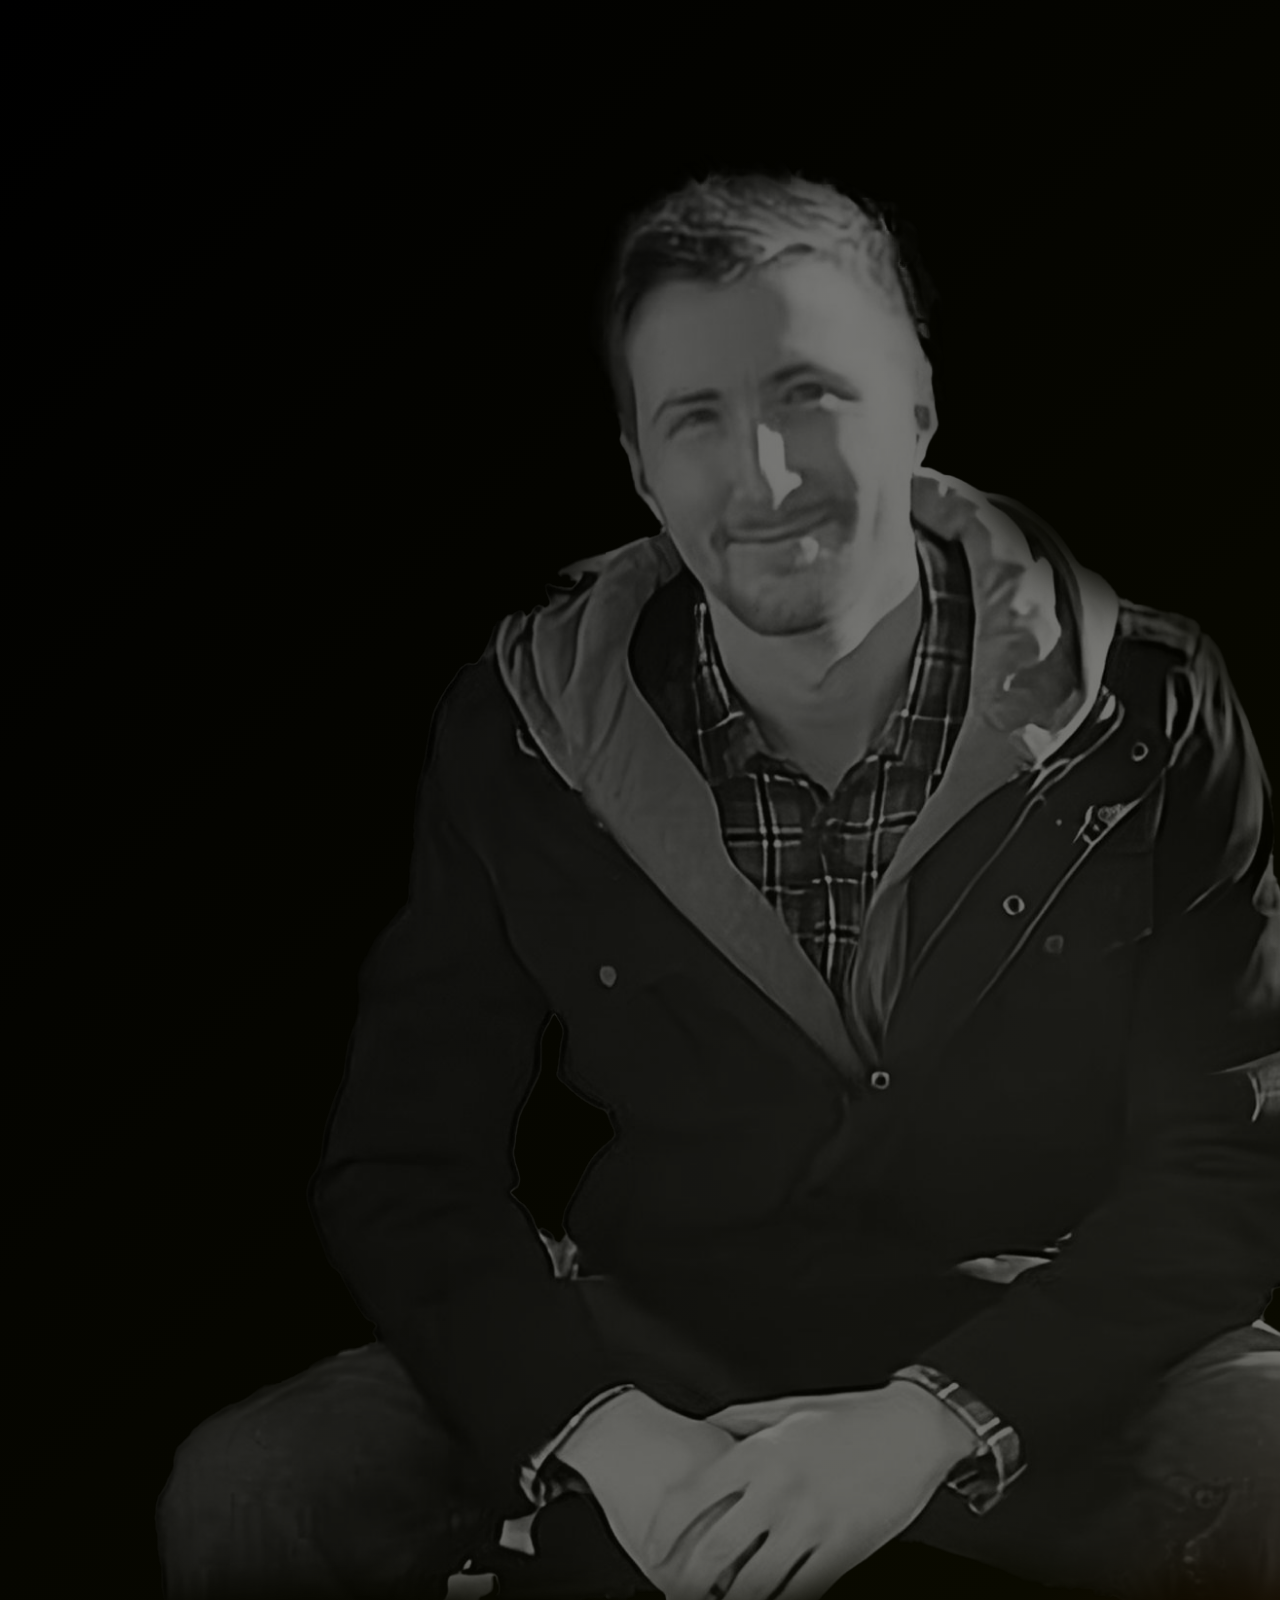
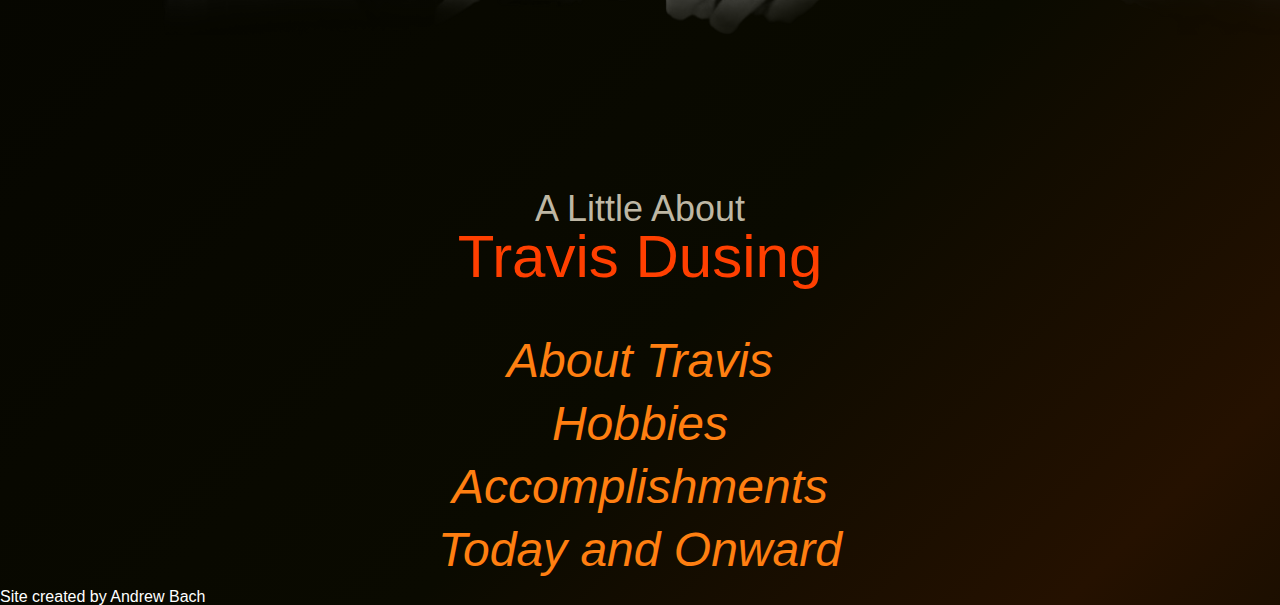
==== index.html @ e737bf9e "Initial Site upload" ====
<!DOCTYPE html>
<html lang="en">
<head>
    <title>BioSite: Travis Dusing</title>
    <meta name="description" content="Biography Site for Travis Dusing">
    <meta name="robots" content="nofollow">
    <meta name="author" content="Andrew Bach">
    <meta http-equiv="content-type" content="text/html; charset=UTF-8">
    <meta name="viewport" content="width=device-width, initial-scale=1">

    <link href="https://cdn.jsdelivr.net/npm/bootstrap@5.3.2/dist/css/bootstrap.min.css" rel="stylesheet" integrity="sha384-T3c6CoIi6uLrA9TneNEoa7RxnatzjcDSCmG1MXxSR1GAsXEV/Dwwykc2MPK8M2HN" crossorigin="anonymous">
    <script src="https://cdn.jsdelivr.net/npm/bootstrap@5.3.2/dist/js/bootstrap.bundle.min.js" integrity="sha384-C6RzsynM9kWDrMNeT87bh95OGNyZPhcTNXj1NW7RuBCsyN/o0jlpcV8Qyq46cDfL" crossorigin="anonymous"></script>
    <link href="css/reset.css" type="text/css" rel="stylesheet">
    <link href="css/site.css" type="text/css" rel="stylesheet">
</head>
<body class="container-fluid bgAni">
    <div class="row">
        <div class="offset-1 col-5" id="indexPictureFrame">
            <img src="images/dusingBlack.png" id="indexPicture" alt="Black and white photo of Travis">
        </div>
        <div class="col-6" id="indexNav">
            <h2>A Little About</h2>
            <h1>Travis Dusing</h1>
            <a href="About.html">About Travis</a>
            <a href="#">Hobbies</a>
            <a href="#">Accomplishments</a>
            <a href="#">Today and Onward</a>
        </div>
    </div>

    <footer class="row" id="footer">
        <p>Site created by Andrew Bach</p>
    </footer>
</body>
</html>
---- css/site.css ----
body {
    height: 100vh;
    font-family: Arial, Helvetica, sans-serif;
    background-color: #BEB7A4;
}
p {
    text-align: justify;
}
h1 {
    color: black;
    font-size: 60px;
}
h2 {
    color: black;
    font-size: 36px;
}
h3 {
    color: black;
    font-size: 24px;
}
a {
    text-decoration: none;
    color: black;
}
a:hover {
    text-decoration: underline;
  }
img {
    border-radius: 15px;
    box-shadow: rgba(255, 255, 255, 0.1) 0px 1px 1px 0px inset, rgba(50, 50, 93, 0.25) 0px 50px 100px -20px, rgba(0, 0, 0, 0.3) 0px 30px 60px -30px;
}

#navBar {
    background-color: #FF7F11;
    padding: 15px;
}
#navBar h3 {
    float: left;
}
#navBar a {
    float: right;
    margin-right: 15px;
}
main {
    width: 100vw
}
footer {
    text-align: center !important;
    width: 100vw;
    color: white;
}
.pageImage {
    text-align: center;
}
#LowerPageImageDiv {
    text-align: center;
    margin-top: 2%;
}
#LowerPageImageDiv img {
    height: 100%;
}
#BottomImage {
    margin: 25px;
    width: 30vw;
}

/*Index page background animation*/
.bgAni {
    background-size: 300% 300%;
    background-image: linear-gradient(
          -45deg, 
          rgb(0, 0, 0) 0%, 
          rgb(10, 10, 0) 40%, 
          rgb(37, 17, 0) 50%,
          rgb(10, 10, 0) 60%, 
          rgb(0, 0, 0) 100%
    );  
    animation: AnimateBG 20s ease infinite;
  }
  
  @keyframes AnimateBG { 
    0%{background-position:0% 50%}
    50%{background-position:100% 50%}
    100%{background-position:0% 50%}
  }

#indexPictureFrame {
    align-items: center;
    text-align: center;
}
#indexPicture {
    width: 100%;
    opacity: 50%;
    padding: 25px;
    margin-top: 10%;
    margin-left: 10%;
    margin-right: 10%;
    box-shadow:  none;
}

#indexNav {
    text-align: center;
    margin-top: 10vw;
}
#indexNav h1 {
    font-size: 60px;
    color: #FF3F00;
    margin-bottom: 50px;
}
#indexNav h2 {
    font-size: 36px;
    color: #BEB7A4
}
#indexNav a {
    font-size: 48px;
    display: block;
    text-decoration: none;
    font-style: italic;
    color:  #FF7F11;
    margin: 15px;
}
#indexNav a:hover {
    color: #FF3F00;
}
/*Index Page nav font size*/
@media screen and (max-width: 1200px) {
    #indexNav h1 {
        font-size: 36px;
    }
    #indexNav h2 {
        font-size: 24px;
    }
    #indexNav a {
        font-size: 36px;
    }
}
@media screen and (max-width: 1000px) {
    #indexNav h1 {
        font-size: 24px;
    }
    #indexNav h2 {
        font-size: 12px;
    }
    #indexNav a {
        font-size: 24px;
    }
}
@media screen and (max-width: 600px) {
    #indexNav h1 {
        font-size: 12px;
    }
    #indexNav h2 {
        font-size: 8px;
    }
    #indexNav a {
        font-size: 12px;
    }
}
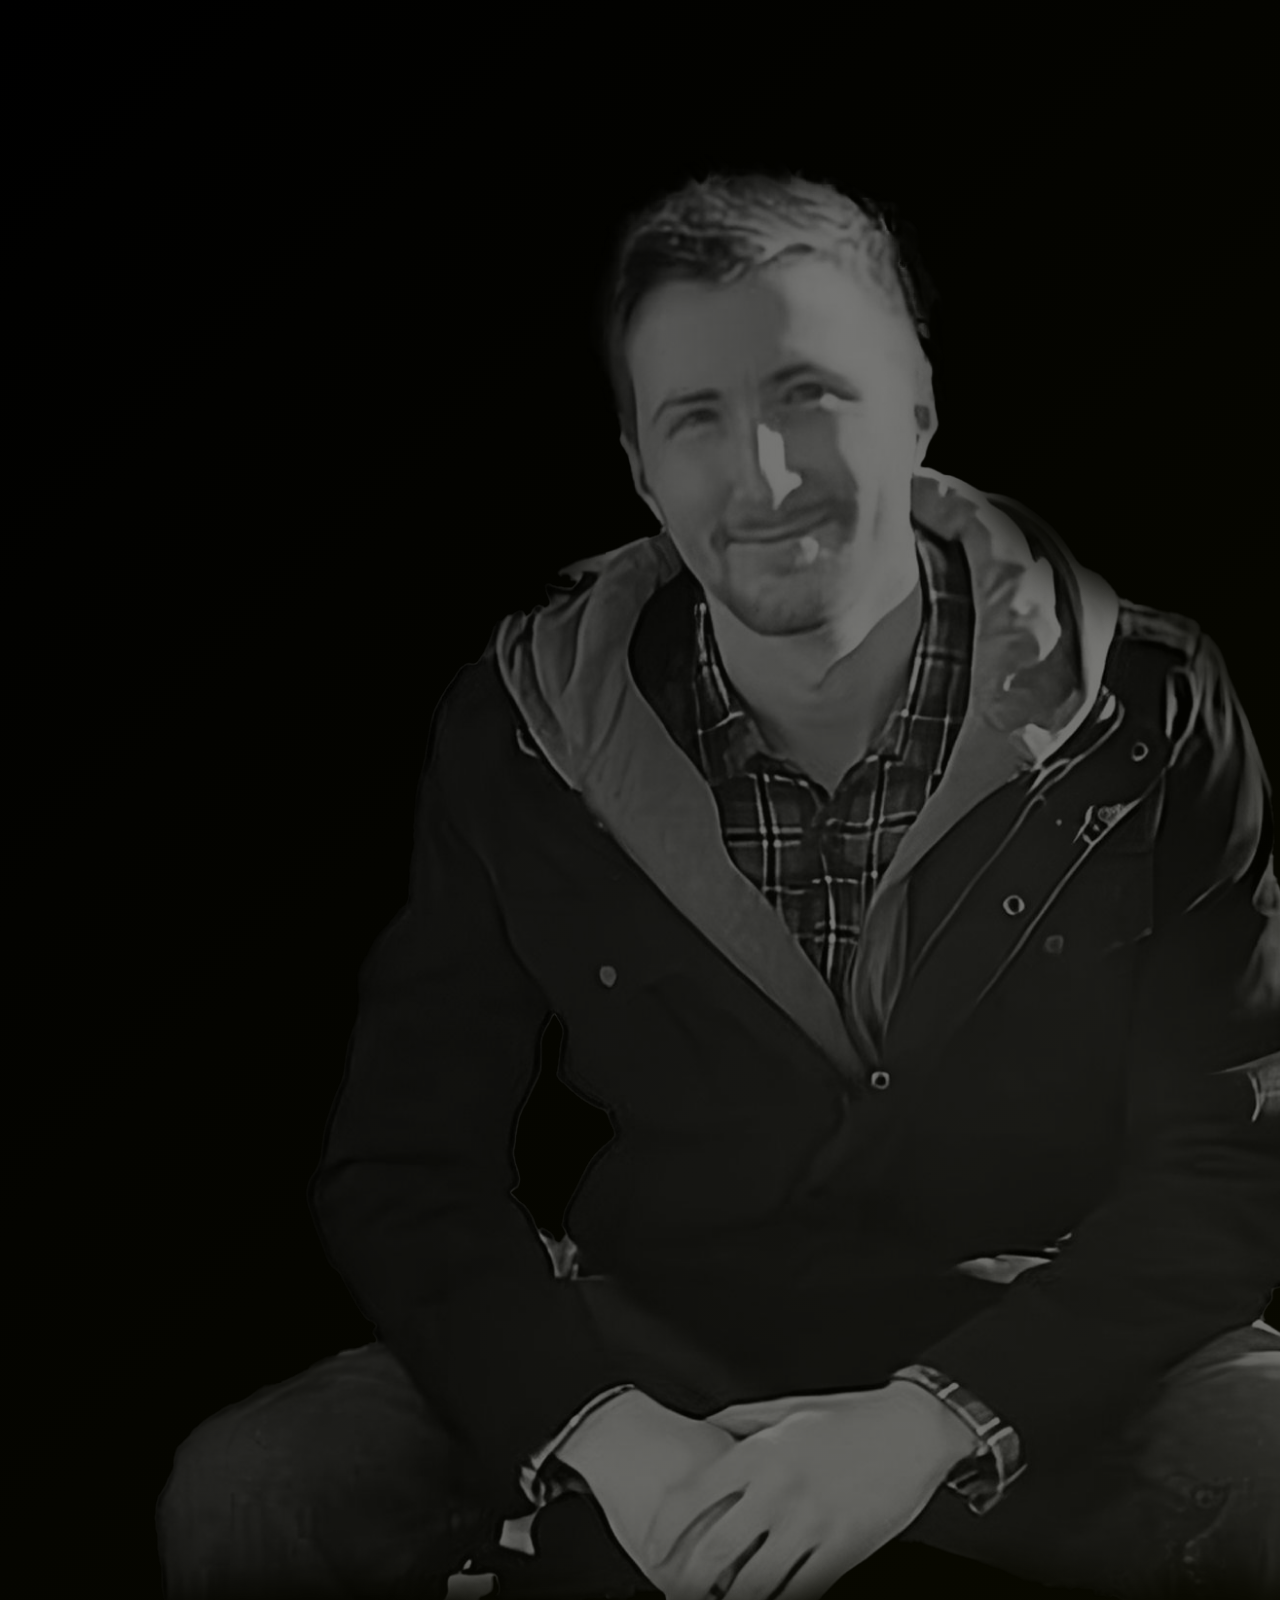
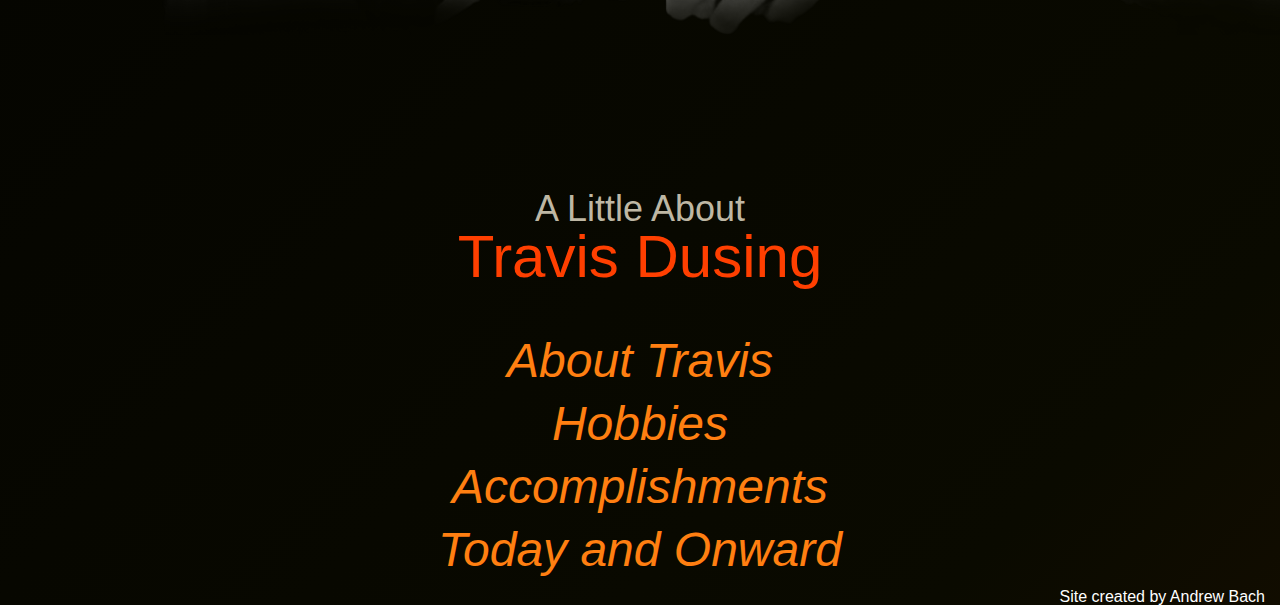
==== commit a97cc064: "Style navigation. Samll updates to layout so it matches design patterns from class." ====
--- a/index.html
+++ b/index.html
@@ -14,7 +14,7 @@
     <link href="css/site.css" type="text/css" rel="stylesheet">
 </head>
 <body class="container-fluid bgAni">
-    <div class="row">
+    <main class="row">
         <div class="offset-1 col-5" id="indexPictureFrame">
             <img src="images/dusingBlack.png" id="indexPicture" alt="Black and white photo of Travis">
         </div>
@@ -22,14 +22,14 @@
             <h2>A Little About</h2>
             <h1>Travis Dusing</h1>
             <a href="About.html">About Travis</a>
-            <a href="#">Hobbies</a>
+            <a href="Hobbies.html">Hobbies</a>
             <a href="#">Accomplishments</a>
             <a href="#">Today and Onward</a>
         </div>
-    </div>
+    </main>
 
     <footer class="row" id="footer">
-        <p>Site created by Andrew Bach</p>
+        <p class="text-center">Site created by Andrew Bach</p>
     </footer>
 </body>
 </html>--- a/css/site.css
+++ b/css/site.css
@@ -1,5 +1,5 @@
 body {
-    height: 100vh;
+    min-height: 100vh;
     font-family: Arial, Helvetica, sans-serif;
     background-color: #BEB7A4;
 }
@@ -37,15 +37,24 @@
 #navBar h3 {
     float: left;
 }
-#navBar a {
+#navBar a, p {
     float: right;
     margin-right: 15px;
 }
+#navBar a:hover {
+    color: white;
+}
+
+.activeNav {
+    color: white;
+    font-weight: 600;
+}
+
 main {
     width: 100vw
 }
 footer {
-    text-align: center !important;
+    bottom: 0;
     width: 100vw;
     color: white;
 }
@@ -54,7 +63,6 @@
 }
 #LowerPageImageDiv {
     text-align: center;
-    margin-top: 2%;
 }
 #LowerPageImageDiv img {
     height: 100%;
@@ -70,12 +78,12 @@
     background-image: linear-gradient(
           -45deg, 
           rgb(0, 0, 0) 0%, 
-          rgb(10, 10, 0) 40%, 
-          rgb(37, 17, 0) 50%,
-          rgb(10, 10, 0) 60%, 
+          rgb(10, 10, 0) 30%, 
+          rgb(53, 25, 0) 50%,
+          rgb(10, 10, 0) 70%, 
           rgb(0, 0, 0) 100%
     );  
-    animation: AnimateBG 20s ease infinite;
+    animation: AnimateBG 15s ease infinite;
   }
   
   @keyframes AnimateBG { 
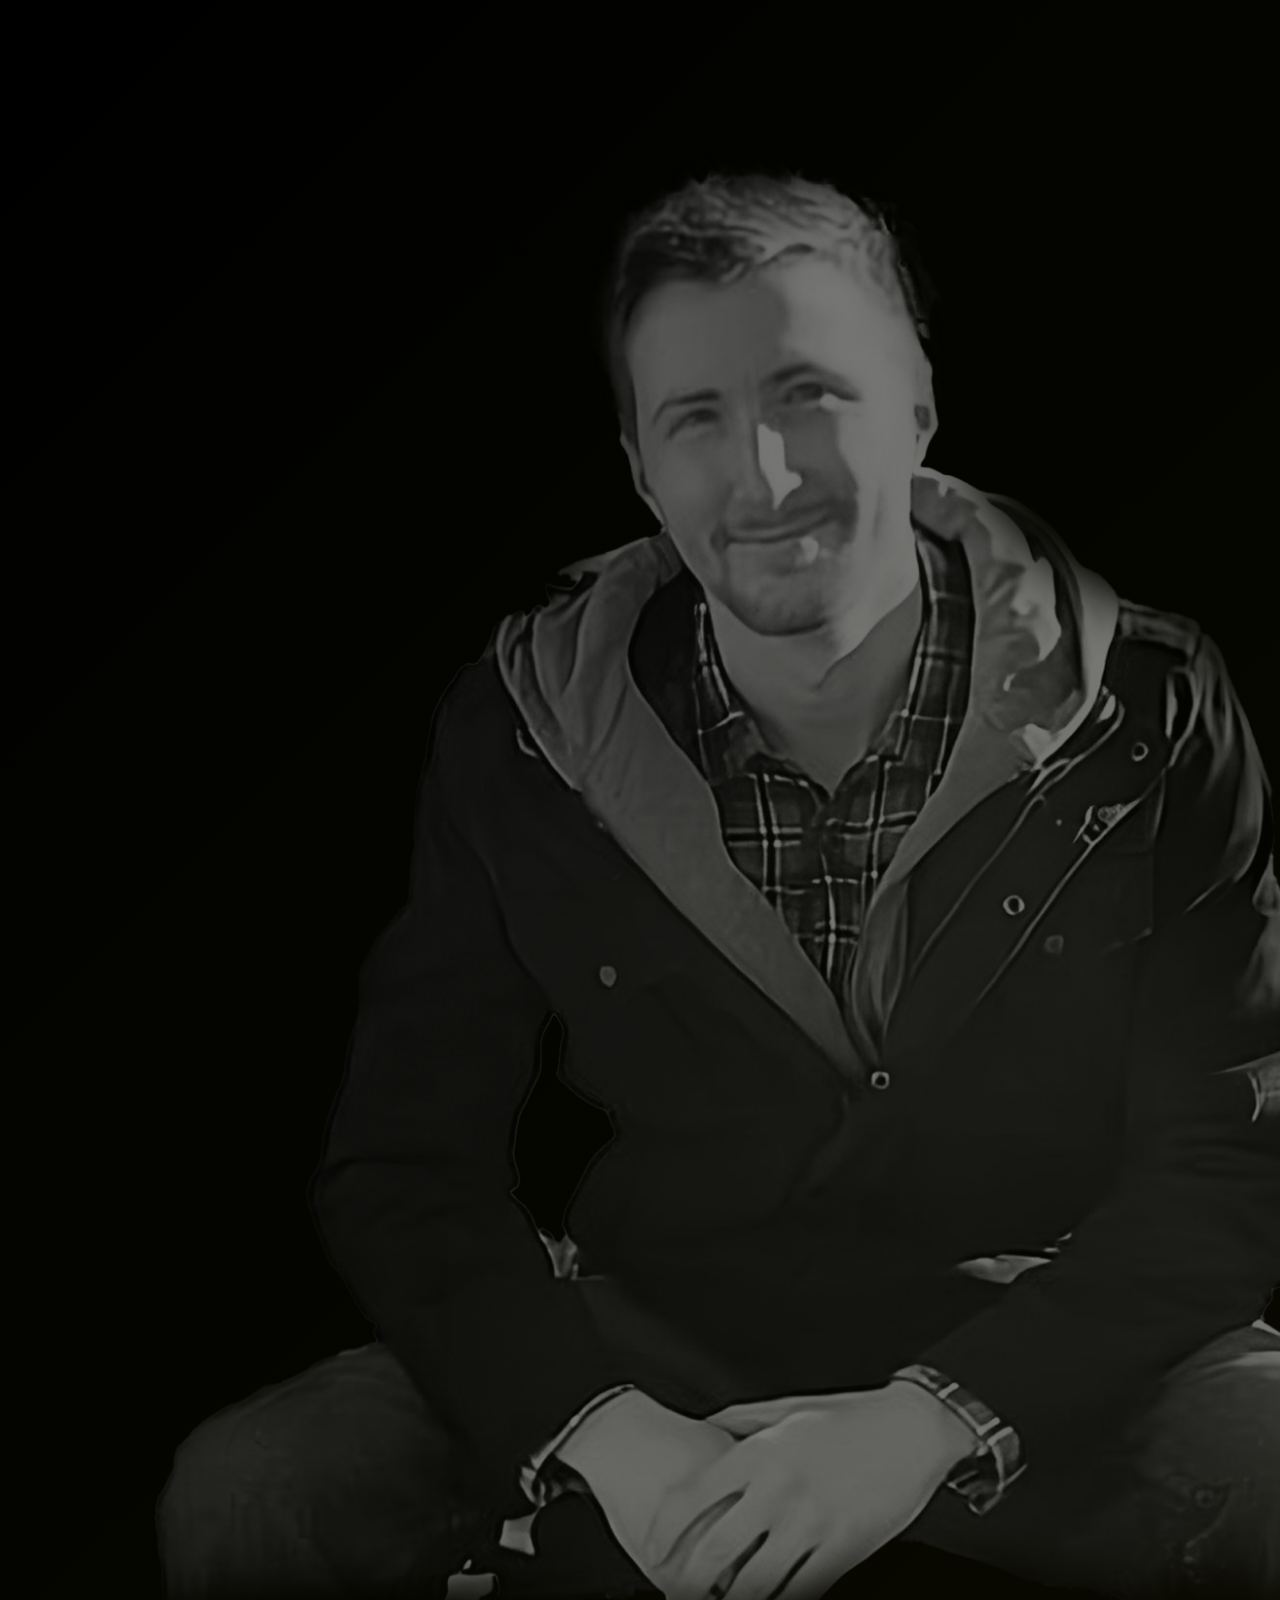
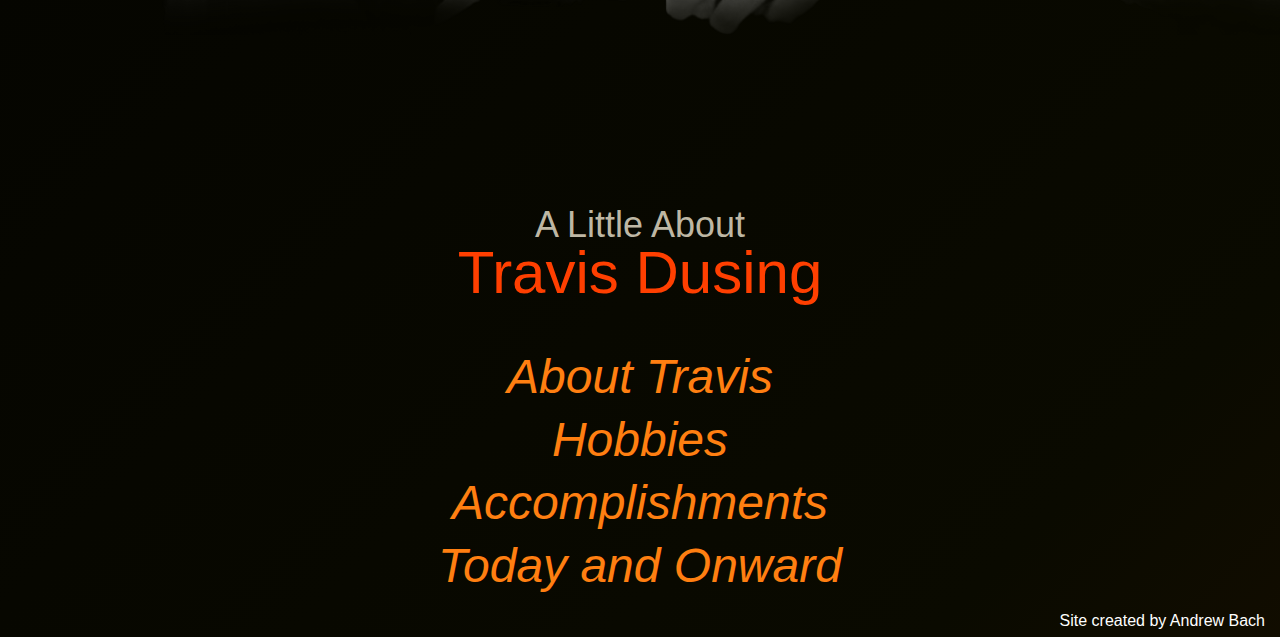
==== commit 5d7f9733: "Added cache busting" ====
--- a/index.html
+++ b/index.html
@@ -7,6 +7,10 @@
     <meta name="author" content="Andrew Bach">
     <meta http-equiv="content-type" content="text/html; charset=UTF-8">
     <meta name="viewport" content="width=device-width, initial-scale=1">
+    <!--Hopefully busts cache-->
+    <meta http-equiv="Cache-Control" content="max-age=0, must-revalidate"/>
+    <meta http-equiv="Pragma" content="no-cache"/>
+    <meta http-equiv="Expires" content="0" />
 
     <link href="https://cdn.jsdelivr.net/npm/bootstrap@5.3.2/dist/css/bootstrap.min.css" rel="stylesheet" integrity="sha384-T3c6CoIi6uLrA9TneNEoa7RxnatzjcDSCmG1MXxSR1GAsXEV/Dwwykc2MPK8M2HN" crossorigin="anonymous">
     <script src="https://cdn.jsdelivr.net/npm/bootstrap@5.3.2/dist/js/bootstrap.bundle.min.js" integrity="sha384-C6RzsynM9kWDrMNeT87bh95OGNyZPhcTNXj1NW7RuBCsyN/o0jlpcV8Qyq46cDfL" crossorigin="anonymous"></script>
--- a/css/site.css
+++ b/css/site.css
@@ -3,8 +3,11 @@
     font-family: Arial, Helvetica, sans-serif;
     background-color: #BEB7A4;
 }
+
+/*Standard styling*/
 p {
     text-align: justify;
+    line-height: 2em;
 }
 h1 {
     color: black;
@@ -28,8 +31,10 @@
 img {
     border-radius: 15px;
     box-shadow: rgba(255, 255, 255, 0.1) 0px 1px 1px 0px inset, rgba(50, 50, 93, 0.25) 0px 50px 100px -20px, rgba(0, 0, 0, 0.3) 0px 30px 60px -30px;
+    margin-bottom: 1em;
 }
 
+/*Navigation Bar*/
 #navBar {
     background-color: #FF7F11;
     padding: 15px;
@@ -50,25 +55,29 @@
     font-weight: 600;
 }
 
+
 main {
     width: 100vw
 }
+
 footer {
     bottom: 0;
     width: 100vw;
     color: white;
 }
+
 .pageImage {
     text-align: center;
 }
 #LowerPageImageDiv {
     text-align: center;
+    margin-top: 5em;
 }
 #LowerPageImageDiv img {
     height: 100%;
 }
 #BottomImage {
-    margin: 25px;
+    
     width: 30vw;
 }
 
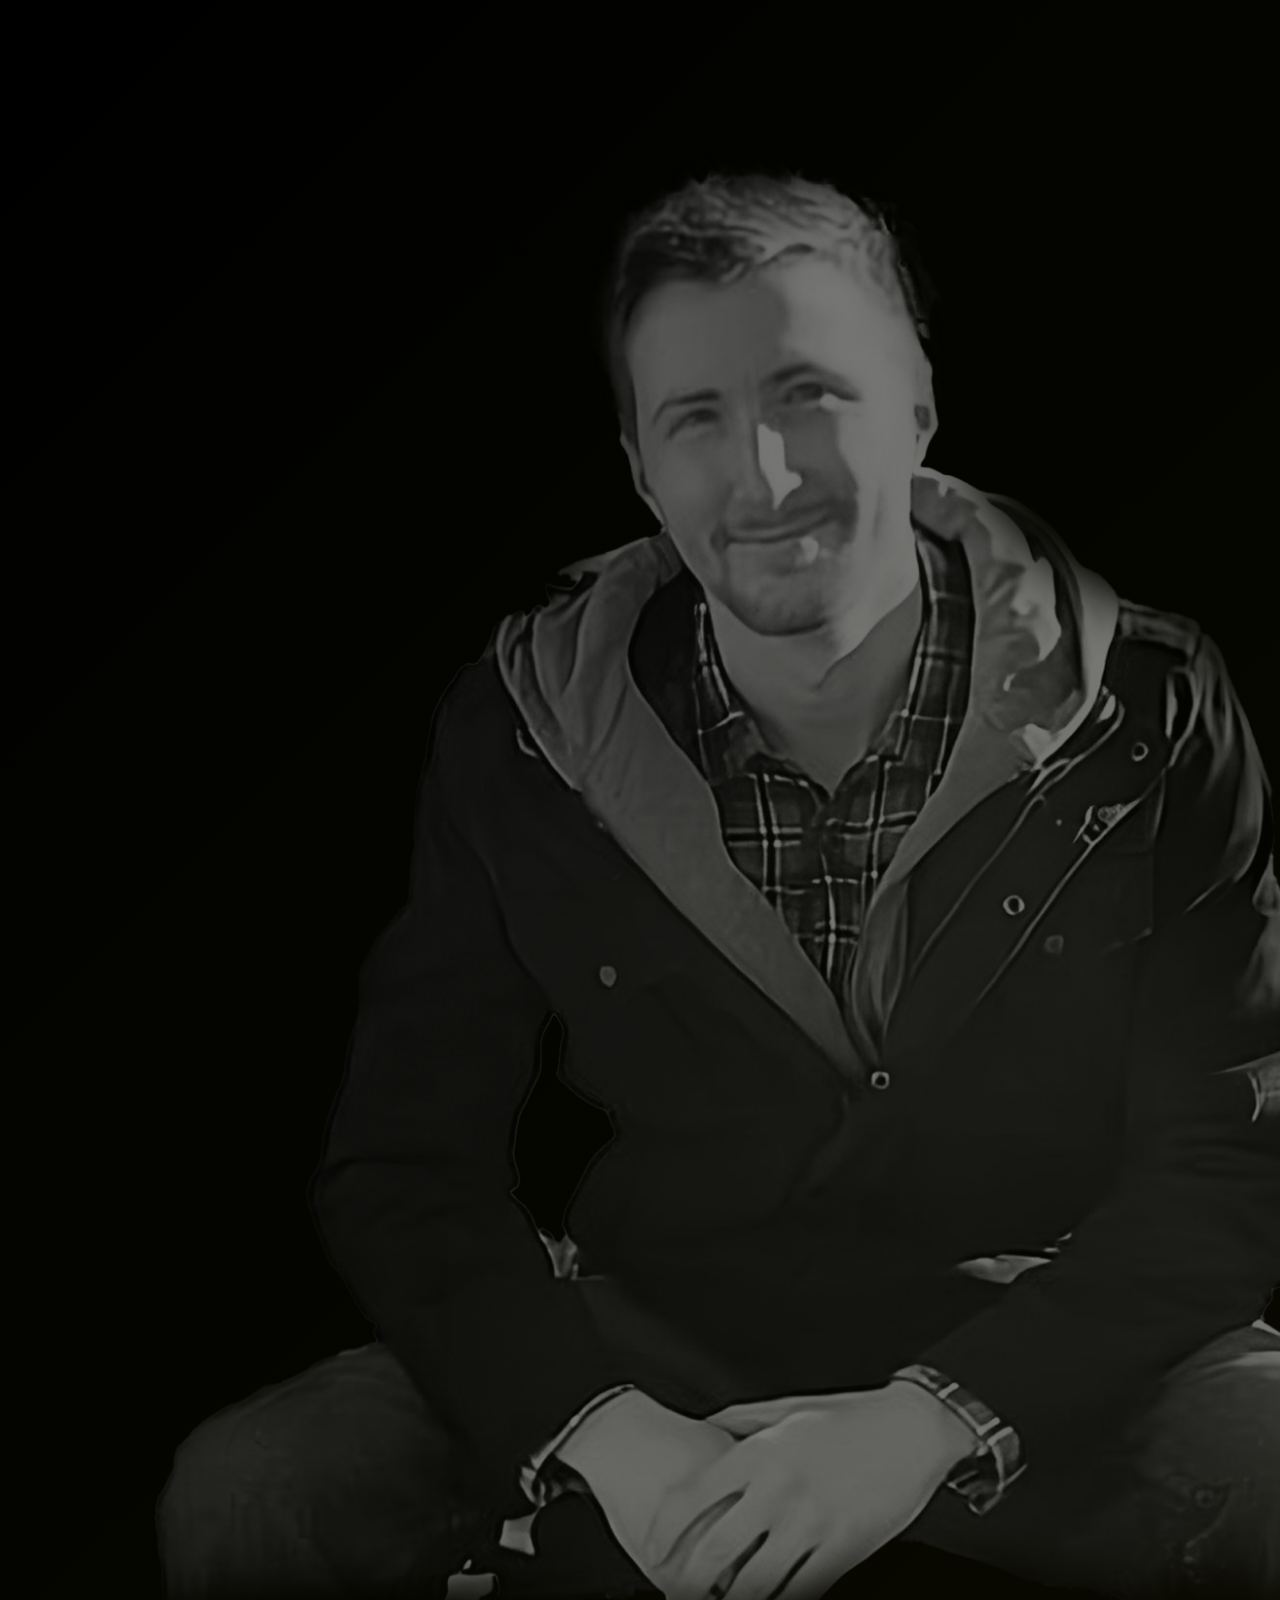
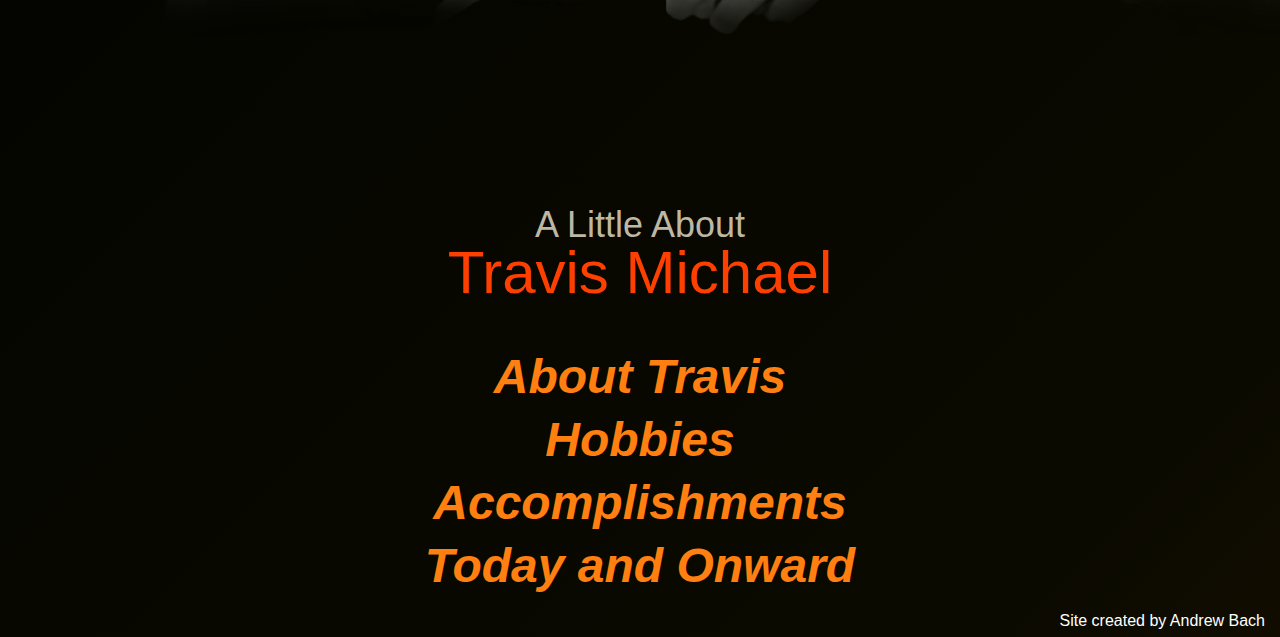
==== commit fb557d64: "Change some info" ====
--- a/index.html
+++ b/index.html
@@ -1,8 +1,8 @@
 <!DOCTYPE html>
 <html lang="en">
 <head>
-    <title>BioSite: Travis Dusing</title>
-    <meta name="description" content="Biography Site for Travis Dusing">
+    <title>BioSite: Travis Michael</title>
+    <meta name="description" content="Biography Site for Travis Michael">
     <meta name="robots" content="nofollow">
     <meta name="author" content="Andrew Bach">
     <meta http-equiv="content-type" content="text/html; charset=UTF-8">
@@ -24,7 +24,7 @@
         </div>
         <div class="col-6" id="indexNav">
             <h2>A Little About</h2>
-            <h1>Travis Dusing</h1>
+            <h1>Travis Michael</h1>
             <a href="About.html">About Travis</a>
             <a href="Hobbies.html">Hobbies</a>
             <a href="#">Accomplishments</a>
--- a/css/site.css
+++ b/css/site.css
@@ -23,10 +23,12 @@
 }
 a {
     text-decoration: none;
-    color: black;
+    color: #FF7F11;
+    font-weight:700;
 }
 a:hover {
     text-decoration: underline;
+    color: white;
   }
 img {
     border-radius: 15px;
@@ -45,6 +47,8 @@
 #navBar a, p {
     float: right;
     margin-right: 15px;
+    color: black;
+    font-weight:500;
 }
 #navBar a:hover {
     color: white;
@@ -65,6 +69,10 @@
     width: 100vw;
     color: white;
 }
+footer p {
+    color: white;
+}
+
 
 .pageImage {
     text-align: center;
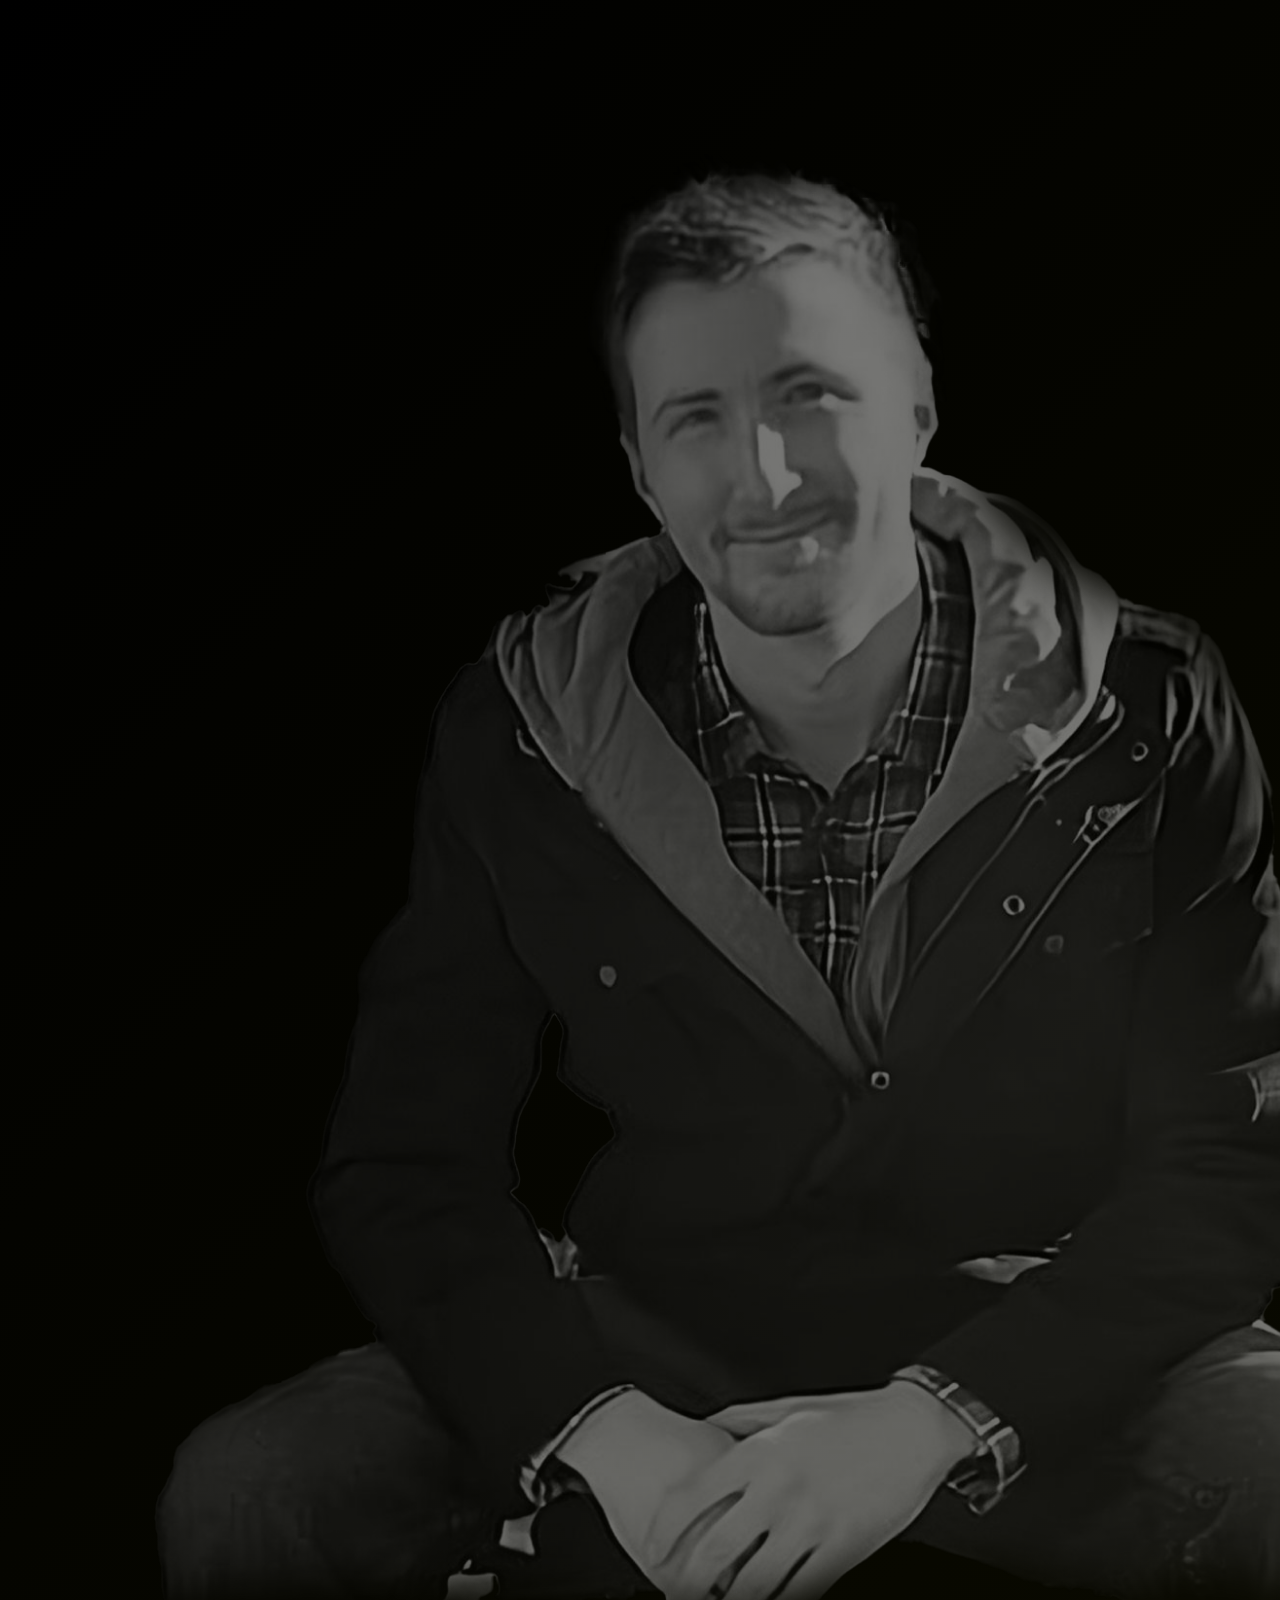
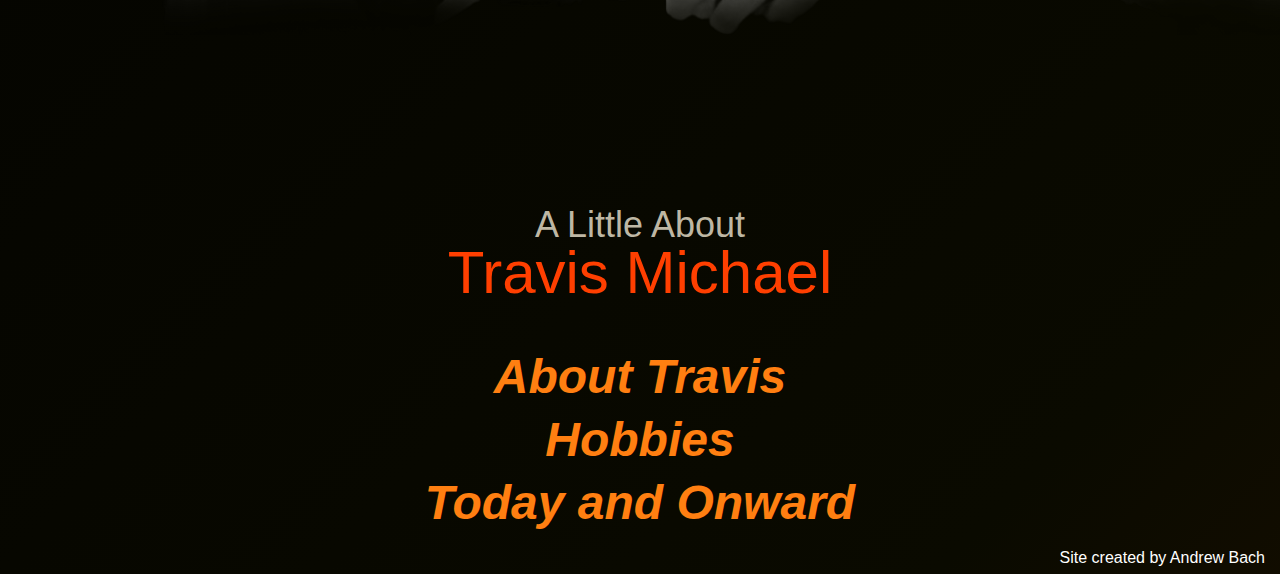
==== commit e716b3ef: "Add today page" ====
--- a/index.html
+++ b/index.html
@@ -27,8 +27,7 @@
             <h1>Travis Michael</h1>
             <a href="About.html">About Travis</a>
             <a href="Hobbies.html">Hobbies</a>
-            <a href="#">Accomplishments</a>
-            <a href="#">Today and Onward</a>
+            <a href="Today.html">Today and Onward</a>
         </div>
     </main>
 
